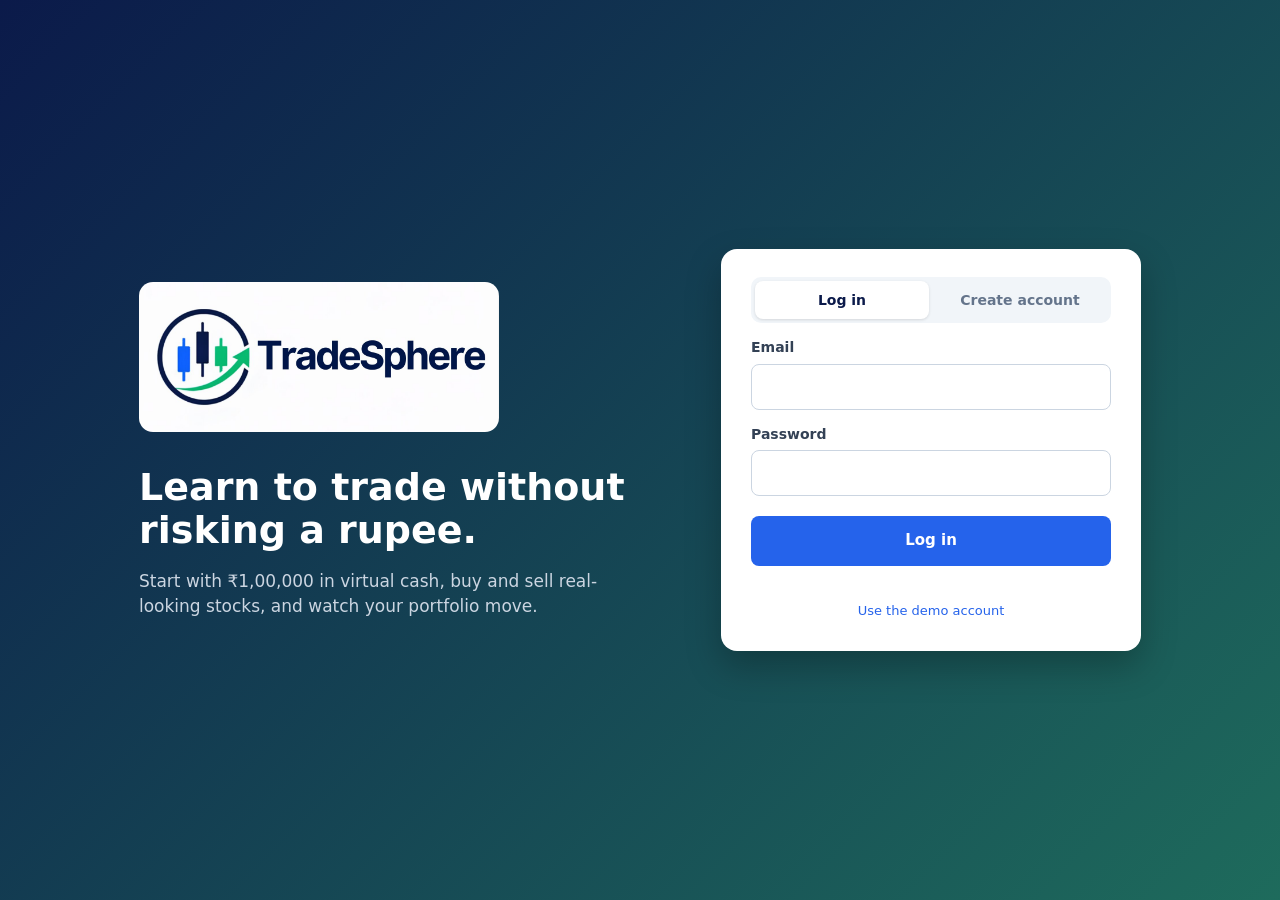
==== dashboard.html @ 7d2b2b24 "Made Changes" ====
<!DOCTYPE html>
<html lang="en">
<head>
  <meta charset="UTF-8">
  <meta name="viewport" content="width=device-width, initial-scale=1.0">
  <title>TradeSphere – Dashboard</title>
  <link rel="stylesheet" href="style.css">
</head>
<body>
  <header class="topbar">
    <img src="Logo.jpg" alt="TradeSphere" class="topbar-logo">
    <div class="topbar-right">
      <span id="welcomeUser"></span>
      <button class="btn btn-ghost" id="resetButton">Reset account</button>
      <button class="btn btn-danger" id="logoutButton">Log out</button>
    </div>
  </header>

  <main class="container">
    <div class="page-head">
      <div>
        <h1>Dashboard</h1>
        <p>Prices update every few seconds. Trades use virtual cash only.</p>
      </div>
      <span class="badge">Practice mode</span>
    </div>

    <section class="cards">
      <div class="card"><p>Portfolio value</p><h2 id="portfolioValue">₹0</h2><small id="portfolioNote">Cash + holdings</small></div>
      <div class="card"><p>Available cash</p><h2 id="cashBalance">₹0</h2><small>Ready to invest</small></div>
      <div class="card"><p>Invested value</p><h2 id="investedValue">₹0</h2><small id="stockCount">0 positions</small></div>
      <div class="card"><p>Total profit / loss</p><h2 id="totalPL">₹0</h2><small id="totalPLPercent">0%</small></div>
    </section>

    <section class="panel">
      <div class="panel-head">
        <h2>Market</h2>
        <input type="search" id="stockSearch" placeholder="Search by name or symbol" aria-label="Search stocks">
      </div>
      <div class="table-scroll"><table>
        <thead><tr><th>Stock</th><th class="num">Price</th><th class="num">Today</th><th class="num">Trade</th></tr></thead>
        <tbody id="stockList"></tbody>
      </table></div>
    </section>

    <section class="panel">
      <div class="panel-head"><h2>My holdings</h2></div>
      <div class="table-scroll"><table>
        <thead><tr><th>Stock</th><th class="num">Qty</th><th class="num">Avg cost</th><th class="num">Price</th><th class="num">Value</th><th class="num">Profit / loss</th></tr></thead>
        <tbody id="holdingsList"></tbody>
      </table></div>
    </section>

    <section class="panel">
      <div class="panel-head"><h2>Transaction history</h2></div>
      <div class="table-scroll"><table>
        <thead><tr><th>Date</th><th>Type</th><th>Stock</th><th class="num">Qty</th><th class="num">Price</th><th class="num">Total</th></tr></thead>
        <tbody id="transactionList"></tbody>
      </table></div>
    </section>
  </main>

  <dialog id="tradeModal">
    <form method="dialog" id="tradeForm">
      <h3 id="modalTitle"></h3>
      <p id="modalInfo"></p>
      <label for="qtyInput">Quantity</label>
      <input type="number" id="qtyInput" min="1" step="1" value="1" required>
      <p class="modal-total">Total: <strong id="modalTotal"></strong></p>
      <p class="form-message" id="modalError" role="alert"></p>
      <div class="modal-actions">
        <button type="button" class="btn btn-ghost" id="cancelTrade">Cancel</button>
        <button type="submit" class="btn btn-primary" id="confirmTrade">Confirm</button>
      </div>
    </form>
  </dialog>

  <div id="toast" class="toast" role="status"></div>

  <script src="store.js"></script>
  <script src="dashboard.js"></script>
</body>
</html>
---- style.css ----
:root {
  --navy: #0b1a4a; --blue: #2563eb; --blue-dark: #1d4ed8; --green: #16a34a; --red: #dc2626;
  --bg: #f1f5f9; --card: #fff; --line: #e2e8f0; --text: #172033; --muted: #64748b;
}
* { margin: 0; padding: 0; box-sizing: border-box; }
body { min-height: 100vh; font-family: "Segoe UI", system-ui, -apple-system, Arial, sans-serif; background: var(--bg); color: var(--text); line-height: 1.45; }
[hidden] { display: none !important; }
small { display: block; margin-top: 2px; color: var(--muted); font-size: 12px; font-weight: 400; }
:focus-visible { outline: 3px solid rgba(37, 99, 235, .45); outline-offset: 2px; }

/* Buttons & inputs */
.btn { padding: 9px 14px; border: 1px solid transparent; border-radius: 8px; font: inherit; font-size: 14px; font-weight: 600; cursor: pointer; }
.btn:disabled { opacity: .5; cursor: not-allowed; }
.btn-primary { color: #fff; background: var(--blue); }
.btn-primary:hover:not(:disabled) { background: var(--blue-dark); }
.btn-danger { color: #fff; background: var(--red); }
.btn-danger:hover { background: #b91c1c; }
.btn-ghost { color: var(--text); background: #fff; border-color: #cbd5e1; }
.btn-ghost:hover { background: var(--bg); }
.btn-buy { color: #fff; background: var(--green); }
.btn-sell { color: var(--red); background: #fff; border-color: var(--red); }
.btn-sell:hover { background: #fef2f2; }
input { width: 100%; padding: 12px; border: 1px solid #cbd5e1; border-radius: 8px; font: inherit; font-size: 14px; }
input:focus { outline: none; border-color: var(--blue); box-shadow: 0 0 0 3px rgba(37, 99, 235, .15); }
label { display: block; margin: 14px 0 6px; font-size: 14px; font-weight: 600; color: #334155; }
.form-message { min-height: 20px; margin-top: 10px; color: var(--red); font-size: 13px; text-align: center; }
.link-button { display: block; margin: 6px auto 0; border: 0; background: none; color: var(--blue); font: inherit; font-size: 13px; cursor: pointer; }

/* Login page */
.auth-page { background: linear-gradient(135deg, #0b1a4a, #1e6b5c); }
.auth-wrap { min-height: 100vh; display: grid; grid-template-columns: 1fr 420px; gap: 60px; align-items: center; max-width: 1050px; margin: auto; padding: 30px 24px; }
.auth-intro { color: #fff; }
.auth-logo { width: 100%; max-width: 360px; height: 150px; object-fit: cover; object-position: left center; border-radius: 14px; margin-bottom: 28px; }
.auth-intro h1 { max-width: 520px; font-size: 38px; line-height: 1.15; }
.auth-intro p { max-width: 460px; margin-top: 16px; color: #cbd5e1; font-size: 17px; }
.auth-card { padding: 28px 30px 30px; background: #fff; border-radius: 16px; box-shadow: 0 15px 35px rgba(0, 0, 0, .25); }
.auth-card .btn-primary { width: 100%; margin-top: 20px; padding: 13px; font-size: 15px; }
.tabs { display: flex; gap: 4px; padding: 4px; background: var(--bg); border-radius: 10px; }
.tab { flex: 1; padding: 9px; border: 0; border-radius: 8px; background: none; font: inherit; font-size: 14px; font-weight: 600; color: var(--muted); cursor: pointer; }
.tab.active { background: #fff; color: var(--navy); box-shadow: 0 1px 3px rgba(0, 0, 0, .12); }

/* Dashboard layout */
.topbar { display: flex; justify-content: space-between; align-items: center; gap: 12px; padding: 8px 32px; background: #fff; border-bottom: 1px solid var(--line); }
.topbar-logo { height: 56px; width: 200px; object-fit: cover; object-position: left center; }
.topbar-right { display: flex; align-items: center; gap: 12px; font-size: 14px; font-weight: 600; color: #334155; }
.container { max-width: 1150px; margin: auto; padding: 30px 24px 50px; }
.page-head { display: flex; justify-content: space-between; align-items: center; gap: 12px; margin-bottom: 22px; }
.page-head h1 { font-size: 28px; color: var(--navy); }
.page-head p { color: var(--muted); }
.badge { padding: 7px 12px; border-radius: 20px; background: #dcfce7; color: #166534; font-size: 12px; font-weight: 700; white-space: nowrap; }

.cards { display: grid; grid-template-columns: repeat(4, 1fr); gap: 16px; }
.card, .panel { background: var(--card); border: 1px solid var(--line); border-radius: 12px; }
.card { padding: 18px 20px; }
.card p { color: var(--muted); font-size: 13px; }
.card h2 { margin: 6px 0 4px; font-size: 24px; color: var(--navy); }
.card small { margin: 0; }
.panel { margin-top: 20px; padding: 20px; }
.panel-head { display: flex; justify-content: space-between; align-items: center; gap: 12px; margin-bottom: 12px; }
.panel-head h2 { font-size: 18px; color: var(--navy); }
.panel-head input { width: 240px; padding: 9px 12px; }

/* Tables */
.table-scroll { overflow-x: auto; }
table { width: 100%; border-collapse: collapse; font-size: 14px; }
th { padding: 10px 8px; border-bottom: 1px solid var(--line); text-align: left; color: var(--muted); font-size: 13px; font-weight: 600; white-space: nowrap; }
td { padding: 13px 8px; border-bottom: 1px solid #f1f5f9; vertical-align: middle; }
tr:last-child td { border-bottom: 0; }
.num { text-align: right; white-space: nowrap; }
td .btn { padding: 6px 12px; font-size: 13px; }
.empty { padding: 22px 8px; color: var(--muted); text-align: center; }
.up { color: var(--green); } .down { color: var(--red); }
.tag { padding: 3px 9px; border-radius: 6px; font-size: 12px; font-weight: 700; }
.tag-buy { color: #166534; background: #dcfce7; } .tag-sell { color: #991b1b; background: #fee2e2; }

/* Trade dialog & toast */
dialog { margin: auto; width: min(380px, 92vw); padding: 24px; border: 0; border-radius: 14px; box-shadow: 0 20px 50px rgba(15, 23, 42, .35); }
dialog::backdrop { background: rgba(15, 23, 42, .5); }
dialog h3 { font-size: 20px; color: var(--navy); }
dialog p { margin-top: 4px; color: var(--muted); font-size: 14px; }
.modal-total { margin-top: 14px; color: var(--text); font-size: 15px; }
.modal-actions { display: flex; justify-content: flex-end; gap: 10px; margin-top: 14px; }
.toast { position: fixed; left: 50%; bottom: 24px; transform: translate(-50%, 30px); padding: 12px 18px; border-radius: 10px; background: var(--navy); color: #fff; font-size: 14px; opacity: 0; pointer-events: none; transition: .25s; }
.toast.show { opacity: 1; transform: translate(-50%, 0); }
.toast.error { background: var(--red); }

/* Responsive */
@media (max-width: 860px) {
  .auth-wrap { grid-template-columns: 1fr; gap: 28px; }
  .auth-intro h1 { font-size: 28px; }
  .auth-logo { height: 110px; max-width: 280px; }
  .cards { grid-template-columns: repeat(2, 1fr); }
}
@media (max-width: 560px) {
  .topbar { padding: 8px 14px; }
  .topbar-logo { width: 140px; height: 44px; }
  #welcomeUser { display: none; }
  .container { padding: 22px 14px 40px; }
  .cards { grid-template-columns: 1fr; }
  .panel-head { flex-direction: column; align-items: stretch; }
  .panel-head input { width: 100%; }
  .page-head { flex-direction: column; align-items: flex-start; }
}
@media (prefers-reduced-motion: reduce) { .toast { transition: none; } }
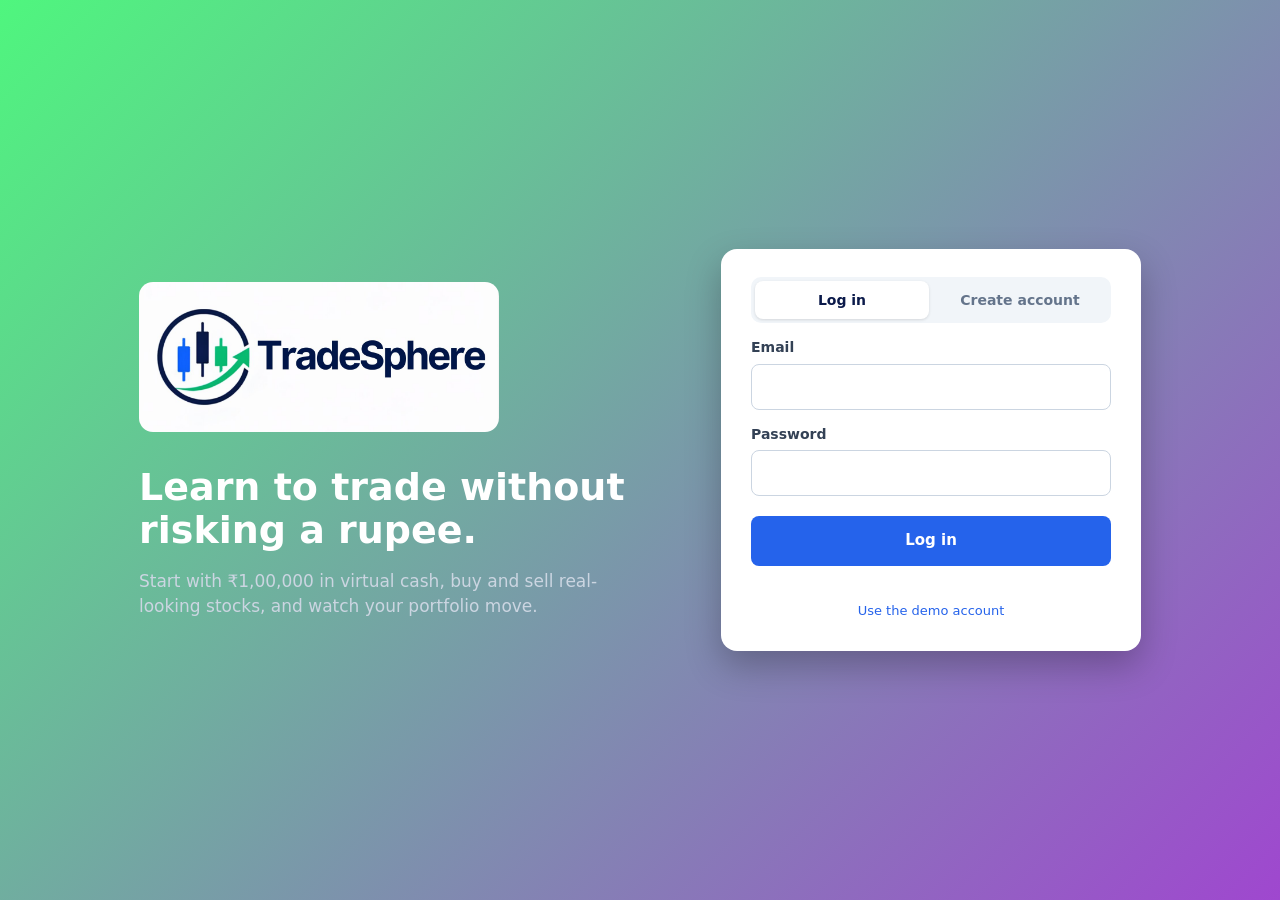
==== commit a935ef21: "Made changes" ====
--- a/dashboard.html
+++ b/dashboard.html
@@ -4,78 +4,99 @@
   <meta charset="UTF-8">
   <meta name="viewport" content="width=device-width, initial-scale=1.0">
   <title>TradeSphere – Dashboard</title>
-  <link rel="stylesheet" href="style.css">
+  <link rel="stylesheet" href="dashboard_learn.css">
 </head>
 <body>
-  <header class="topbar">
-    <img src="Logo.jpg" alt="TradeSphere" class="topbar-logo">
-    <div class="topbar-right">
+  <header class="header-bar">
+    <img src="Logo.jpg" alt="TradeSphere" class="header-logo">
+    <div class="header-right">
+      <nav class="menu" aria-label="Main">
+        <a href="dashboard.html" class="active" aria-current="page">Dashboard</a>
+        <a href="dashboard.html#chart">Chart</a>
+        <a href="dashboard.html#market">Market</a>
+        <a href="dashboard.html#holdings">Holdings</a>
+        <a href="dashboard.html#history">History</a>
+        <a href="learn.html">Learn</a>
+      </nav>
       <span id="welcomeUser"></span>
-      <button class="btn btn-ghost" id="resetButton">Reset account</button>
-      <button class="btn btn-danger" id="logoutButton">Log out</button>
+      <button class="button button-red" id="logoutButton">Log out</button>
     </div>
   </header>
 
-  <main class="container">
-    <div class="page-head">
+  <main class="page-content">
+    <div class="page-heading">
       <div>
         <h1>Dashboard</h1>
         <p>Prices update every few seconds. Trades use virtual cash only.</p>
       </div>
-      <span class="badge">Practice mode</span>
+      <div class="heading-buttons"><span class="mode-badge">Practice mode</span><button class="button button-outline" id="resetButton">Reset account</button></div>
     </div>
 
-    <section class="cards">
-      <div class="card"><p>Portfolio value</p><h2 id="portfolioValue">₹0</h2><small id="portfolioNote">Cash + holdings</small></div>
-      <div class="card"><p>Available cash</p><h2 id="cashBalance">₹0</h2><small>Ready to invest</small></div>
-      <div class="card"><p>Invested value</p><h2 id="investedValue">₹0</h2><small id="stockCount">0 positions</small></div>
-      <div class="card"><p>Total profit / loss</p><h2 id="totalPL">₹0</h2><small id="totalPLPercent">0%</small></div>
+    <section class="summary-cards">
+      <div class="summary-card"><p>Portfolio value</p><h2 id="portfolioValue">₹0</h2><small id="portfolioNote">Cash + holdings</small></div>
+      <div class="summary-card"><p>Available cash</p><h2 id="cashBalance">₹0</h2><small>Ready to invest</small></div>
+      <div class="summary-card"><p>Invested value</p><h2 id="investedValue">₹0</h2><small id="stockCount">0 positions</small></div>
+      <div class="summary-card"><p>Total profit / loss</p><h2 id="totalProfitLoss">₹0</h2><small id="totalProfitLossPercent">0%</small></div>
     </section>
 
-    <section class="panel">
-      <div class="panel-head">
+    <section class="dashboard-section" id="chart">
+      <div class="section-heading">
+        <h2>Price chart</h2>
+        <select id="chartStock" aria-label="Choose a stock"></select>
+      </div>
+      <div class="chart-info">
+        <strong id="chartPrice"></strong>
+        <span id="chartChange"></span>
+        <span id="chartRange"></span>
+      </div>
+      <canvas id="priceChart" width="1000" height="340"></canvas>
+      <small>Each point is one price update (every 4 seconds). Move the mouse over the chart to see a price.</small>
+    </section>
+
+    <section class="dashboard-section" id="market">
+      <div class="section-heading">
         <h2>Market</h2>
         <input type="search" id="stockSearch" placeholder="Search by name or symbol" aria-label="Search stocks">
       </div>
-      <div class="table-scroll"><table>
-        <thead><tr><th>Stock</th><th class="num">Price</th><th class="num">Today</th><th class="num">Trade</th></tr></thead>
+      <div class="table-wrapper"><table>
+        <thead><tr><th>Stock</th><th class="align-right">Price</th><th class="align-right">Today</th><th class="align-right">Trade</th></tr></thead>
         <tbody id="stockList"></tbody>
       </table></div>
     </section>
 
-    <section class="panel">
-      <div class="panel-head"><h2>My holdings</h2></div>
-      <div class="table-scroll"><table>
-        <thead><tr><th>Stock</th><th class="num">Qty</th><th class="num">Avg cost</th><th class="num">Price</th><th class="num">Value</th><th class="num">Profit / loss</th></tr></thead>
+    <section class="dashboard-section" id="holdings">
+      <div class="section-heading"><h2>My holdings</h2></div>
+      <div class="table-wrapper"><table>
+        <thead><tr><th>Stock</th><th class="align-right">Qty</th><th class="align-right">Avg cost</th><th class="align-right">Price</th><th class="align-right">Value</th><th class="align-right">Profit / loss</th></tr></thead>
         <tbody id="holdingsList"></tbody>
       </table></div>
     </section>
 
-    <section class="panel">
-      <div class="panel-head"><h2>Transaction history</h2></div>
-      <div class="table-scroll"><table>
-        <thead><tr><th>Date</th><th>Type</th><th>Stock</th><th class="num">Qty</th><th class="num">Price</th><th class="num">Total</th></tr></thead>
+    <section class="dashboard-section" id="history">
+      <div class="section-heading"><h2>Transaction history</h2></div>
+      <div class="table-wrapper"><table>
+        <thead><tr><th>Date</th><th>Type</th><th>Stock</th><th class="align-right">Qty</th><th class="align-right">Price</th><th class="align-right">Total</th></tr></thead>
         <tbody id="transactionList"></tbody>
       </table></div>
     </section>
   </main>
 
-  <dialog id="tradeModal">
+  <dialog id="tradeDialog">
     <form method="dialog" id="tradeForm">
-      <h3 id="modalTitle"></h3>
-      <p id="modalInfo"></p>
-      <label for="qtyInput">Quantity</label>
-      <input type="number" id="qtyInput" min="1" step="1" value="1" required>
-      <p class="modal-total">Total: <strong id="modalTotal"></strong></p>
-      <p class="form-message" id="modalError" role="alert"></p>
-      <div class="modal-actions">
-        <button type="button" class="btn btn-ghost" id="cancelTrade">Cancel</button>
-        <button type="submit" class="btn btn-primary" id="confirmTrade">Confirm</button>
+      <h3 id="dialogTitle"></h3>
+      <p id="dialogInfo"></p>
+      <label for="quantityInput">Quantity</label>
+      <input type="number" id="quantityInput" min="1" step="1" value="1" required>
+      <p class="dialog-total">Total: <strong id="dialogTotal"></strong></p>
+      <p class="error-message" id="dialogError" role="alert"></p>
+      <div class="dialog-buttons">
+        <button type="button" class="button button-outline" id="cancelTrade">Cancel</button>
+        <button type="submit" class="button button-blue" id="confirmTrade">Confirm</button>
       </div>
     </form>
   </dialog>
 
-  <div id="toast" class="toast" role="status"></div>
+  <div id="popupMessage" class="popup-message" role="status"></div>
 
   <script src="store.js"></script>
   <script src="dashboard.js"></script>
--- a/dashboard_learn.css
+++ b/dashboard_learn.css
@@ -0,0 +1,623 @@
+/* DASHBOARD AND LEARN PAGE STYLES (used by dashboard.html and learn.html) */
+
+* {
+  margin: 0;
+  padding: 0;
+  box-sizing: border-box;
+}
+
+html {
+  scroll-behavior: smooth;
+}
+
+body {
+  min-height: 100vh;
+  font-family: "Segoe UI", system-ui, -apple-system, Arial, sans-serif;
+  background: #f1f5f9;
+  color: #172033;
+  line-height: 1.45;
+}
+
+[hidden] {
+  display: none !important;
+}
+
+small {
+  display: block;
+  margin-top: 2px;
+  color: #64748b;
+  font-size: 12px;
+  font-weight: 400;
+}
+
+:focus-visible {
+  outline: 3px solid rgba(37, 99, 235, 0.45);
+  outline-offset: 2px;
+}
+
+.button {
+  padding: 9px 14px;
+  border: 1px solid transparent;
+  border-radius: 8px;
+  font: inherit;
+  font-size: 14px;
+  font-weight: 600;
+  cursor: pointer;
+}
+
+.button:disabled {
+  opacity: 0.5;
+  cursor: not-allowed;
+}
+
+.button-blue {
+  color: #fff;
+  background: #2563eb;
+}
+
+.button-blue:hover:not(:disabled) {
+  background: #1d4ed8;
+}
+
+.button-red {
+  color: #fff;
+  background: #dc2626;
+}
+
+.button-red:hover {
+  background: #b91c1c;
+}
+
+.button-outline {
+  color: #172033;
+  background: #fff;
+  border-color: #cbd5e1;
+}
+
+.button-outline:hover {
+  background: #f1f5f9;
+}
+
+.button-buy {
+  color: #fff;
+  background: #16a34a;
+}
+
+.button-sell {
+  color: #dc2626;
+  background: #fff;
+  border-color: #dc2626;
+}
+
+.button-sell:hover {
+  background: #fef2f2;
+}
+
+input {
+  width: 100%;
+  padding: 12px;
+  border: 1px solid #cbd5e1;
+  border-radius: 8px;
+  font: inherit;
+  font-size: 14px;
+}
+
+input:focus {
+  outline: none;
+  border-color: #2563eb;
+  box-shadow: 0 0 0 3px rgba(37, 99, 235, 0.15);
+}
+
+label {
+  display: block;
+  margin: 14px 0 6px;
+  font-size: 14px;
+  font-weight: 600;
+  color: #334155;
+}
+
+.error-message {
+  min-height: 20px;
+  margin-top: 10px;
+  color: #dc2626;
+  font-size: 13px;
+  text-align: center;
+}
+
+.header-bar {
+  display: flex;
+  justify-content: space-between;
+  align-items: center;
+  gap: 12px;
+  padding: 8px 32px;
+  background: #fff;
+  border-bottom: 1px solid #e2e8f0;
+}
+
+.header-logo {
+  width: 200px;
+  height: 56px;
+  object-fit: cover;
+  object-position: left center;
+}
+
+.header-right {
+  display: flex;
+  align-items: center;
+  gap: 16px;
+  font-size: 14px;
+  font-weight: 600;
+  color: #334155;
+}
+
+.page-content {
+  max-width: 1150px;
+  margin: auto;
+  padding: 30px 24px 50px;
+}
+
+.page-heading {
+  display: flex;
+  justify-content: space-between;
+  align-items: center;
+  gap: 12px;
+  margin-bottom: 22px;
+}
+
+.page-heading h1 {
+  font-size: 28px;
+  color: #0b1a4a;
+}
+
+.page-heading p {
+  color: #64748b;
+}
+
+.mode-badge {
+  padding: 7px 12px;
+  border-radius: 20px;
+  background: #dcfce7;
+  color: #166534;
+  font-size: 12px;
+  font-weight: 700;
+  white-space: nowrap;
+}
+
+.menu {
+  display: flex;
+  gap: 4px;
+}
+
+.menu a {
+  padding: 8px 12px;
+  border-radius: 8px;
+  color: #334155;
+  font-size: 14px;
+  font-weight: 600;
+  text-decoration: none;
+  white-space: nowrap;
+}
+
+.menu a:hover {
+  background: #f1f5f9;
+}
+
+.menu a.active {
+  background: #e0e7ff;
+  color: #0b1a4a;
+}
+
+.heading-buttons {
+  display: flex;
+  align-items: center;
+  gap: 10px;
+}
+
+.summary-cards {
+  display: grid;
+  grid-template-columns: repeat(4, 1fr);
+  gap: 16px;
+}
+
+.summary-card,
+.dashboard-section {
+  background: #fff;
+  border: 1px solid #e2e8f0;
+  border-radius: 12px;
+}
+
+.summary-card {
+  padding: 18px 20px;
+}
+
+.summary-card p {
+  color: #64748b;
+  font-size: 13px;
+}
+
+.summary-card h2 {
+  margin: 6px 0 4px;
+  font-size: 24px;
+  color: #0b1a4a;
+}
+
+.summary-card small {
+  margin: 0;
+}
+
+.dashboard-section {
+  margin-top: 20px;
+  padding: 20px;
+}
+
+.section-heading {
+  display: flex;
+  justify-content: space-between;
+  align-items: center;
+  gap: 12px;
+  margin-bottom: 12px;
+}
+
+.section-heading h2 {
+  font-size: 18px;
+  color: #0b1a4a;
+}
+
+.section-heading input {
+  width: 240px;
+  padding: 9px 12px;
+}
+
+.table-wrapper {
+  overflow-x: auto;
+}
+
+table {
+  width: 100%;
+  border-collapse: collapse;
+  font-size: 14px;
+}
+
+th {
+  padding: 10px 8px;
+  border-bottom: 1px solid #e2e8f0;
+  text-align: left;
+  color: #64748b;
+  font-size: 13px;
+  font-weight: 600;
+  white-space: nowrap;
+}
+
+td {
+  padding: 13px 8px;
+  border-bottom: 1px solid #f1f5f9;
+  vertical-align: middle;
+}
+
+tr:last-child td {
+  border-bottom: 0;
+}
+
+.align-right {
+  text-align: right;
+  white-space: nowrap;
+}
+
+td .button {
+  padding: 6px 12px;
+  font-size: 13px;
+}
+
+.empty-message {
+  padding: 22px 8px;
+  color: #64748b;
+  text-align: center;
+}
+
+.profit {
+  color: #16a34a;
+}
+
+.loss {
+  color: #dc2626;
+}
+
+.trade-type {
+  padding: 3px 9px;
+  border-radius: 6px;
+  font-size: 12px;
+  font-weight: 700;
+}
+
+.type-buy {
+  color: #166534;
+  background: #dcfce7;
+}
+
+.type-sell {
+  color: #991b1b;
+  background: #fee2e2;
+}
+
+dialog {
+  width: min(380px, 92vw);
+  margin: auto;
+  padding: 24px;
+  border: 0;
+  border-radius: 14px;
+  box-shadow: 0 20px 50px rgba(15, 23, 42, 0.35);
+}
+
+dialog::backdrop {
+  background: rgba(15, 23, 42, 0.5);
+}
+
+dialog h3 {
+  font-size: 20px;
+  color: #0b1a4a;
+}
+
+dialog p {
+  margin-top: 4px;
+  color: #64748b;
+  font-size: 14px;
+}
+
+.dialog-total {
+  margin-top: 14px;
+  color: #172033;
+  font-size: 15px;
+}
+
+.dialog-buttons {
+  display: flex;
+  justify-content: flex-end;
+  gap: 10px;
+  margin-top: 14px;
+}
+
+.popup-message {
+  position: fixed;
+  left: 50%;
+  bottom: 24px;
+  transform: translate(-50%, 30px);
+  padding: 12px 18px;
+  border-radius: 10px;
+  background: #0b1a4a;
+  color: #fff;
+  font-size: 14px;
+  opacity: 0;
+  pointer-events: none;
+  transition: 0.25s;
+}
+
+.popup-message.show {
+  opacity: 1;
+  transform: translate(-50%, 0);
+}
+
+.popup-message.error {
+  background: #dc2626;
+}
+
+.learn-layout {
+  display: grid;
+  grid-template-columns: 1fr 360px;
+  gap: 20px;
+  align-items: start;
+}
+
+.learn-layout .dashboard-section {
+  margin-top: 20px;
+}
+
+details {
+  border-bottom: 1px solid #e2e8f0;
+}
+
+details:last-child {
+  border-bottom: 0;
+}
+
+summary {
+  padding: 14px 4px;
+  font-weight: 600;
+  cursor: pointer;
+  color: #0b1a4a;
+}
+
+details p {
+  max-width: 70ch;
+  padding: 0 4px 14px;
+  color: #334155;
+  font-size: 14px;
+}
+
+.task-list {
+  list-style: none;
+}
+
+.task-list li {
+  display: flex;
+  align-items: center;
+  gap: 10px;
+  padding: 10px 0;
+  border-bottom: 1px solid #f1f5f9;
+  font-size: 14px;
+}
+
+.task-list li:last-child {
+  border-bottom: 0;
+}
+
+.task-circle {
+  flex: none;
+  width: 22px;
+  height: 22px;
+  border: 2px solid #cbd5e1;
+  border-radius: 50%;
+  text-align: center;
+  line-height: 18px;
+  font-size: 13px;
+  color: #fff;
+}
+
+.task-list li.completed .task-circle {
+  background: #16a34a;
+  border-color: #16a34a;
+}
+
+.task-list li.completed span:last-child {
+  color: #64748b;
+  text-decoration: line-through;
+}
+
+.quiz-question {
+  margin-bottom: 18px;
+}
+
+.quiz-question p {
+  margin-bottom: 8px;
+  font-weight: 600;
+  font-size: 14px;
+}
+
+.quiz-question button {
+  display: block;
+  width: 100%;
+  margin-bottom: 6px;
+  padding: 9px 12px;
+  border: 1px solid #cbd5e1;
+  border-radius: 8px;
+  background: #fff;
+  font: inherit;
+  font-size: 14px;
+  text-align: left;
+  cursor: pointer;
+}
+
+.quiz-question button:hover:not(:disabled) {
+  background: #f1f5f9;
+}
+
+.quiz-question button.correct {
+  background: #dcfce7;
+  border-color: #16a34a;
+}
+
+.quiz-question button.incorrect {
+  background: #fee2e2;
+  border-color: #dc2626;
+}
+
+.quiz-question small {
+  min-height: 16px;
+}
+
+.progress-text {
+  margin-bottom: 8px;
+  color: #64748b;
+  font-size: 13px;
+}
+
+@media (max-width: 860px) {
+  .summary-cards {
+    grid-template-columns: repeat(2, 1fr);
+  }
+
+  .header-bar {
+    flex-wrap: wrap;
+  }
+
+  .header-right {
+    width: 100%;
+    justify-content: space-between;
+    gap: 8px;
+  }
+
+  .menu {
+    overflow-x: auto;
+    flex: 1;
+  }
+
+  .learn-layout {
+    grid-template-columns: 1fr;
+  }
+}
+
+@media (max-width: 560px) {
+  .header-bar {
+    padding: 8px 14px;
+  }
+
+  .header-logo {
+    width: 140px;
+    height: 44px;
+  }
+
+  #welcomeUser {
+    display: none;
+  }
+
+  .page-content {
+    padding: 22px 14px 40px;
+  }
+
+  .summary-cards {
+    grid-template-columns: 1fr;
+  }
+
+  .section-heading {
+    flex-direction: column;
+    align-items: stretch;
+  }
+
+  .section-heading input {
+    width: 100%;
+  }
+
+  .page-heading {
+    flex-direction: column;
+    align-items: flex-start;
+  }
+
+  .heading-buttons {
+    flex-wrap: wrap;
+  }
+}
+
+@media (prefers-reduced-motion: reduce) {
+  .popup-message {
+    transition: none;
+  }
+}
+
+/* Price chart */
+.chart-info {
+  display: flex;
+  flex-wrap: wrap;
+  align-items: baseline;
+  gap: 16px;
+  margin-bottom: 10px;
+  font-size: 15px;
+}
+
+.chart-info strong {
+  font-size: 22px;
+  color: #0b1a4a;
+}
+
+#priceChart {
+  display: block;
+  width: 100%;
+  height: auto;
+}
+
+#chartStock {
+  padding: 9px 12px;
+  border: 1px solid #cbd5e1;
+  border-radius: 8px;
+  background: #fff;
+  font: inherit;
+  font-size: 14px;
+}
